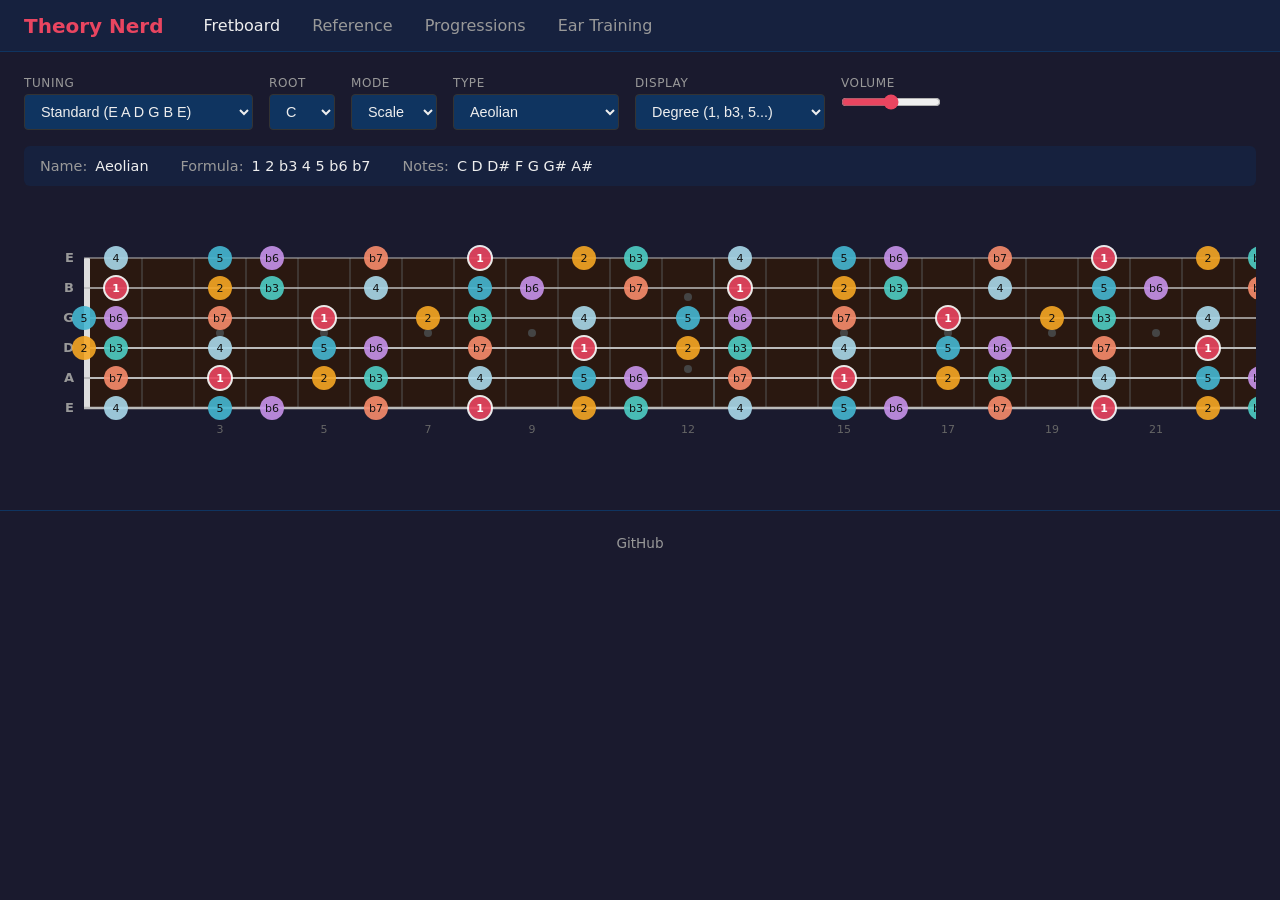
==== index.html @ a7a33e7e "Standalone-only" ====
<!DOCTYPE html>
<html lang="en">
<head>
    <meta charset="UTF-8">
    <meta name="viewport" content="width=device-width, initial-scale=1.0">
    <title>Theory Nerd</title>
    <link rel="stylesheet" href="css/style.css">
</head>
<body>
    <nav class="main-nav">
        <a href="#fretboard" class="nav-brand">Theory Nerd</a>
        <div class="nav-links">
            <a href="#fretboard" data-page="fretboard">Fretboard</a>
            <a href="#reference" data-page="reference">Reference</a>
            <a href="#progressions" data-page="progressions">Progressions</a>
            <a href="#ear-training" data-page="ear-training">Ear Training</a>
        </div>
    </nav>
    <main>
        <!-- ==================== FRETBOARD ==================== -->
        <section id="page-fretboard" class="page">
            <div class="controls">
                <div class="control-group">
                    <label for="tuning-select">Tuning</label>
                    <select id="tuning-select"></select>
                </div>
                <div class="control-group">
                    <label for="root-select">Root</label>
                    <select id="root-select"></select>
                </div>
                <div class="control-group">
                    <label for="mode-select">Mode</label>
                    <select id="mode-select">
                        <option value="scale">Scale</option>
                        <option value="chord">Chord</option>
                    </select>
                </div>
                <div class="control-group">
                    <label for="type-select">Type</label>
                    <select id="type-select"></select>
                </div>
                <div class="control-group">
                    <label for="display-select">Display</label>
                    <select id="display-select">
                        <option value="degree">Degree (1, b3, 5...)</option>
                        <option value="note">Note Name</option>
                        <option value="interval">Interval (P1, m3, P5...)</option>
                    </select>
                </div>
                <div class="control-group">
                    <label for="volume-slider">Volume</label>
                    <input type="range" id="volume-slider" min="0" max="100" value="50" class="volume-slider">
                </div>
            </div>
            <div class="info-bar" id="info-bar"></div>
            <div class="fretboard-container">
                <svg id="fretboard"></svg>
            </div>
        </section>

        <!-- ==================== REFERENCE ==================== -->
        <section id="page-reference" class="page" style="display:none">
            <div class="controls">
                <div class="control-group">
                    <label for="ref-root-select">Root</label>
                    <select id="ref-root-select"></select>
                </div>
                <div class="control-group">
                    <label for="ref-search">Search</label>
                    <input type="text" id="ref-search" placeholder="Filter..." class="search-input">
                </div>
                <div class="control-group">
                    <label for="volume-slider-ref">Volume</label>
                    <input type="range" id="volume-slider-ref" min="0" max="100" value="50" class="volume-slider">
                </div>
            </div>
            <div class="ref-tabs">
                <button class="ref-tab active" data-tab="scales">Scales</button>
                <button class="ref-tab" data-tab="chords">Chords</button>
            </div>
            <div class="ref-layout">
                <div class="ref-list" id="ref-list"></div>
                <div class="ref-detail" id="ref-detail">
                    <div class="ref-detail-placeholder">Select a scale or chord to see details</div>
                </div>
            </div>
        </section>

        <!-- ==================== PROGRESSIONS ==================== -->
        <section id="page-progressions" class="page" style="display:none">
            <div class="controls">
                <div class="control-group">
                    <label for="key-root-select">Key</label>
                    <select id="key-root-select"></select>
                </div>
                <div class="control-group">
                    <label for="progression-select">Progression</label>
                    <select id="progression-select"></select>
                </div>
                <div class="control-group">
                    <label for="tag-filter">Filter</label>
                    <select id="tag-filter">
                        <option value="">All Styles</option>
                    </select>
                </div>
                <div class="control-group">
                    <label for="tempo-slider">Tempo</label>
                    <div class="tempo-control">
                        <input type="range" id="tempo-slider" min="40" max="200" value="100" class="volume-slider">
                        <span id="tempo-display" class="tempo-label">100 bpm</span>
                    </div>
                </div>
                <div class="control-group">
                    <label for="volume-slider-prog">Volume</label>
                    <input type="range" id="volume-slider-prog" min="0" max="100" value="50" class="volume-slider">
                </div>
            </div>
            <div class="prog-description" id="prog-description"></div>
            <div class="info-bar" id="key-info-bar"></div>
            <div class="progression-container" id="progression-container">
                <div class="chord-cards" id="chord-cards"></div>
            </div>
            <div class="playback-controls">
                <button class="play-btn" id="play-btn">Play</button>
                <button class="play-btn" id="stop-btn">Stop</button>
            </div>
        </section>

        <!-- ==================== EAR TRAINING ==================== -->
        <section id="page-ear-training" class="page" style="display:none">
            <div class="controls">
                <div class="control-group">
                    <label for="et-mode">Exercise</label>
                    <select id="et-mode">
                        <option value="interval">Intervals</option>
                        <option value="chord">Chords</option>
                        <option value="scale">Scales</option>
                    </select>
                </div>
                <div class="control-group">
                    <label for="et-difficulty">Difficulty</label>
                    <select id="et-difficulty">
                        <option value="easy">Easy</option>
                        <option value="medium">Medium</option>
                        <option value="hard">Hard</option>
                    </select>
                </div>
                <div class="control-group">
                    <label for="volume-slider-et">Volume</label>
                    <input type="range" id="volume-slider-et" min="0" max="100" value="50" class="volume-slider">
                </div>
            </div>
            <div class="et-layout">
                <div class="et-main">
                    <div class="et-prompt" id="et-prompt">
                        Choose an exercise and press Start to begin.
                    </div>
                    <div class="et-play-area">
                        <button class="play-btn et-play-btn" id="et-play">Play</button>
                        <button class="play-btn et-play-btn" id="et-replay" disabled>Replay</button>
                        <button class="play-btn et-play-btn" id="et-next">Next</button>
                    </div>
                    <div class="et-choices" id="et-choices"></div>
                    <div class="et-feedback" id="et-feedback"></div>
                </div>
                <div class="et-sidebar">
                    <div class="et-score-card">
                        <div class="et-score-title">Score</div>
                        <div class="et-score-value" id="et-score">0 / 0</div>
                        <div class="et-score-pct" id="et-pct"></div>
                        <div class="et-streak" id="et-streak"></div>
                        <button class="play-btn et-reset-btn" id="et-reset">Reset</button>
                    </div>
                </div>
            </div>
        </section>
    </main>
    <footer class="site-footer">
        <a href="https://github.com/jrcheshire/theory-nerd">GitHub</a>
    </footer>

    <script type="module" src="js/app.js"></script>
</body>
</html>
---- css/style.css ----
/* === Reset & Base === */
*, *::before, *::after { box-sizing: border-box; margin: 0; padding: 0; }

:root {
    --bg: #1a1a2e;
    --bg-light: #16213e;
    --surface: #0f3460;
    --accent: #e94560;
    --text: #eee;
    --text-dim: #999;
    --string-color: #bbb;
    --fret-color: #555;
    --nut-color: #ddd;

    /* Interval colors */
    --color-root: #e94560;
    --color-2nd: #f5a623;
    --color-3rd: #4ecdc4;
    --color-4th: #a8d8ea;
    --color-5th: #45b7d1;
    --color-6th: #c792ea;
    --color-7th: #f78c6c;
    --color-default: #888;
}

body {
    font-family: 'Segoe UI', system-ui, -apple-system, sans-serif;
    background: var(--bg);
    color: var(--text);
    min-height: 100vh;
}

/* === Nav === */
.main-nav {
    display: flex;
    align-items: center;
    gap: 2rem;
    padding: 0.75rem 1.5rem;
    background: var(--bg-light);
    border-bottom: 1px solid var(--surface);
}

.nav-brand {
    font-size: 1.25rem;
    font-weight: 700;
    color: var(--accent);
    text-decoration: none;
}

.nav-links {
    display: flex;
    gap: 1rem;
}

.nav-links a {
    color: var(--text-dim);
    text-decoration: none;
    padding: 0.25rem 0.5rem;
    border-radius: 4px;
    transition: color 0.2s;
}

.nav-links a:hover,
.nav-links a.active {
    color: var(--text);
}

/* === Controls === */
main {
    padding: 1.5rem;
    max-width: 1400px;
    margin: 0 auto;
}

.controls {
    display: flex;
    flex-wrap: wrap;
    gap: 1rem;
    margin-bottom: 1rem;
}

.control-group {
    display: flex;
    flex-direction: column;
    gap: 0.25rem;
}

.control-group label {
    font-size: 0.75rem;
    text-transform: uppercase;
    letter-spacing: 0.05em;
    color: var(--text-dim);
}

select {
    background: var(--surface);
    color: var(--text);
    border: 1px solid #333;
    padding: 0.5rem 0.75rem;
    border-radius: 4px;
    font-size: 0.9rem;
    cursor: pointer;
}

select:focus {
    outline: 2px solid var(--accent);
    outline-offset: 1px;
}

.volume-slider {
    width: 100px;
    accent-color: var(--accent);
    cursor: pointer;
}

/* === Info bar === */
.info-bar {
    background: var(--bg-light);
    padding: 0.75rem 1rem;
    border-radius: 6px;
    margin-bottom: 1rem;
    font-size: 0.9rem;
    display: flex;
    gap: 2rem;
    flex-wrap: wrap;
}

.info-bar .info-item {
    display: flex;
    gap: 0.5rem;
}

.info-bar .info-label {
    color: var(--text-dim);
}

/* === Fretboard === */
.fretboard-container {
    overflow-x: auto;
    padding: 1rem 0;
}

#fretboard {
    display: block;
    min-width: 100%;
}

/* === Progressions === */
.prog-description {
    color: var(--text-dim);
    font-size: 0.9rem;
    font-style: italic;
    margin-bottom: 1rem;
}

.progression-container {
    padding: 1rem 0;
}

.chord-cards {
    display: flex;
    flex-wrap: wrap;
    gap: 0.75rem;
}

.chord-card {
    background: var(--bg-light);
    border: 2px solid var(--surface);
    border-radius: 8px;
    padding: 1rem 1.25rem;
    min-width: 100px;
    text-align: center;
    cursor: pointer;
    transition: border-color 0.2s, transform 0.15s, box-shadow 0.2s;
    user-select: none;
}

.chord-card:hover {
    border-color: var(--accent);
    transform: translateY(-2px);
}

.chord-card.active {
    border-color: var(--accent);
    box-shadow: 0 0 16px rgba(233, 69, 96, 0.4);
    transform: translateY(-2px);
}

.chord-roman {
    font-size: 1.1rem;
    font-weight: 700;
    margin-bottom: 0.25rem;
}

.chord-symbol {
    font-size: 1.4rem;
    font-weight: 600;
    color: var(--text);
    margin-bottom: 0.25rem;
}

.chord-notes {
    font-size: 0.8rem;
    color: var(--text-dim);
    margin-bottom: 0.25rem;
    letter-spacing: 0.05em;
}

.chord-function {
    font-size: 0.7rem;
    text-transform: uppercase;
    letter-spacing: 0.08em;
}

.playback-controls {
    display: flex;
    gap: 0.75rem;
    margin-top: 1.5rem;
}

.play-btn {
    background: var(--surface);
    color: var(--text);
    border: 1px solid #333;
    padding: 0.6rem 1.5rem;
    border-radius: 6px;
    font-size: 0.9rem;
    cursor: pointer;
    transition: background 0.2s, border-color 0.2s;
}

.play-btn:hover {
    background: var(--accent);
    border-color: var(--accent);
}

.tempo-control {
    display: flex;
    align-items: center;
    gap: 0.5rem;
}

.tempo-label {
    font-size: 0.8rem;
    color: var(--text-dim);
    min-width: 55px;
}

/* === Reference === */
.search-input {
    background: var(--surface);
    color: var(--text);
    border: 1px solid #333;
    padding: 0.5rem 0.75rem;
    border-radius: 4px;
    font-size: 0.9rem;
    width: 180px;
}

.search-input::placeholder {
    color: var(--text-dim);
}

.search-input:focus {
    outline: 2px solid var(--accent);
    outline-offset: 1px;
}

.ref-tabs {
    display: flex;
    gap: 0;
    margin-bottom: 1rem;
}

.ref-tab {
    background: var(--bg-light);
    color: var(--text-dim);
    border: 1px solid var(--surface);
    padding: 0.6rem 1.5rem;
    font-size: 0.9rem;
    cursor: pointer;
    transition: color 0.2s, background 0.2s;
}

.ref-tab:first-child {
    border-radius: 6px 0 0 6px;
}

.ref-tab:last-child {
    border-radius: 0 6px 6px 0;
}

.ref-tab.active {
    background: var(--surface);
    color: var(--text);
    border-color: var(--accent);
}

.ref-layout {
    display: grid;
    grid-template-columns: 320px 1fr;
    gap: 1.5rem;
    min-height: 400px;
}

.ref-list {
    max-height: 70vh;
    overflow-y: auto;
    display: flex;
    flex-direction: column;
    gap: 2px;
}

.ref-list-item {
    background: var(--bg-light);
    padding: 0.6rem 0.75rem;
    border-radius: 4px;
    cursor: pointer;
    border: 1px solid transparent;
    transition: border-color 0.15s, background 0.15s;
}

.ref-list-item:hover {
    border-color: var(--surface);
    background: var(--surface);
}

.ref-list-item.selected {
    border-color: var(--accent);
    background: var(--surface);
}

.ref-item-name {
    font-weight: 600;
    font-size: 0.95rem;
    margin-bottom: 0.15rem;
}

.ref-item-meta {
    font-size: 0.8rem;
    color: var(--text-dim);
    display: flex;
    justify-content: space-between;
    gap: 0.5rem;
}

.ref-note-count {
    color: var(--text-dim);
    opacity: 0.7;
    white-space: nowrap;
}

.ref-empty {
    color: var(--text-dim);
    padding: 1rem;
    text-align: center;
    font-style: italic;
}

.ref-detail {
    background: var(--bg-light);
    border-radius: 8px;
    padding: 1.5rem;
    border: 1px solid var(--surface);
}

.ref-detail-placeholder {
    color: var(--text-dim);
    text-align: center;
    padding: 3rem 1rem;
    font-style: italic;
}

.detail-header {
    display: flex;
    align-items: baseline;
    gap: 0.75rem;
    margin-bottom: 1rem;
}

.detail-header h2 {
    font-size: 1.6rem;
    font-weight: 700;
}

.detail-key {
    color: var(--text-dim);
    font-size: 1rem;
}

.detail-formula,
.detail-notes {
    font-size: 0.95rem;
    margin-bottom: 0.5rem;
}

.detail-label {
    color: var(--text-dim);
    font-size: 0.8rem;
    text-transform: uppercase;
    letter-spacing: 0.05em;
}

.interval-badges {
    display: flex;
    flex-wrap: wrap;
    gap: 0.5rem;
    margin: 1.25rem 0;
}

.interval-badge {
    display: flex;
    flex-direction: column;
    align-items: center;
    gap: 0.15rem;
    padding: 0.5rem 0.6rem;
    border-radius: 8px;
    min-width: 52px;
    text-align: center;
}

.badge-degree {
    font-weight: 700;
    font-size: 1rem;
    color: #fff;
}

.badge-note {
    font-size: 0.85rem;
    color: rgba(255, 255, 255, 0.9);
}

.badge-interval {
    font-size: 0.7rem;
    color: rgba(255, 255, 255, 0.65);
}

.detail-actions {
    display: flex;
    gap: 0.75rem;
    margin-top: 1rem;
}

/* === Ear Training === */
.et-layout {
    display: grid;
    grid-template-columns: 1fr 200px;
    gap: 1.5rem;
}

.et-main {
    display: flex;
    flex-direction: column;
    gap: 1.25rem;
}

.et-prompt {
    font-size: 1.15rem;
    color: var(--text);
    padding: 0.5rem 0;
}

.et-play-area {
    display: flex;
    gap: 0.75rem;
}

.et-play-btn {
    min-width: 80px;
}

.et-play-btn:disabled {
    opacity: 0.4;
    cursor: default;
}

.et-play-btn:disabled:hover {
    background: var(--surface);
    border-color: #333;
}

.et-choices {
    display: grid;
    grid-template-columns: repeat(auto-fill, minmax(180px, 1fr));
    gap: 0.5rem;
}

.et-choice-btn {
    background: var(--bg-light);
    color: var(--text);
    border: 2px solid var(--surface);
    padding: 0.75rem 1rem;
    border-radius: 8px;
    font-size: 0.95rem;
    cursor: pointer;
    transition: border-color 0.15s, background 0.15s, transform 0.1s;
    text-align: center;
}

.et-choice-btn:hover:not(:disabled) {
    border-color: var(--accent);
    transform: translateY(-1px);
}

.et-choice-btn:disabled {
    cursor: default;
}

.et-choice-btn.correct {
    border-color: #4ecdc4;
    background: rgba(78, 205, 196, 0.15);
    color: #4ecdc4;
}

.et-choice-btn.incorrect {
    border-color: #e94560;
    background: rgba(233, 69, 96, 0.15);
    color: #e94560;
}

.et-feedback {
    font-size: 1.1rem;
    font-weight: 600;
    min-height: 1.5em;
    transition: color 0.2s;
}

.et-feedback.correct {
    color: #4ecdc4;
}

.et-feedback.incorrect {
    color: #e94560;
}

.et-sidebar {
    display: flex;
    flex-direction: column;
    gap: 1rem;
}

.et-score-card {
    background: var(--bg-light);
    border: 1px solid var(--surface);
    border-radius: 8px;
    padding: 1.25rem;
    text-align: center;
}

.et-score-title {
    font-size: 0.75rem;
    text-transform: uppercase;
    letter-spacing: 0.08em;
    color: var(--text-dim);
    margin-bottom: 0.5rem;
}

.et-score-value {
    font-size: 1.8rem;
    font-weight: 700;
    color: var(--text);
    margin-bottom: 0.25rem;
}

.et-score-pct {
    font-size: 1rem;
    color: var(--text-dim);
    margin-bottom: 0.25rem;
}

.et-streak {
    font-size: 0.85rem;
    color: #f5a623;
    min-height: 1.2em;
    margin-bottom: 0.75rem;
}

.et-reset-btn {
    width: 100%;
    padding: 0.4rem;
    font-size: 0.8rem;
}

/* === Footer === */
.site-footer {
    text-align: center;
    padding: 1.5rem;
    margin-top: 2rem;
    border-top: 1px solid var(--surface);
    font-size: 0.85rem;
}

.site-footer a {
    color: var(--text-dim);
    text-decoration: none;
    transition: color 0.2s;
}

.site-footer a:hover {
    color: var(--text);
}

/* === Responsive === */
@media (max-width: 768px) {
    .controls {
        flex-direction: column;
    }

    .main-nav {
        flex-direction: column;
        gap: 0.5rem;
    }

    .ref-layout {
        grid-template-columns: 1fr;
    }

    .et-layout {
        grid-template-columns: 1fr;
    }
}
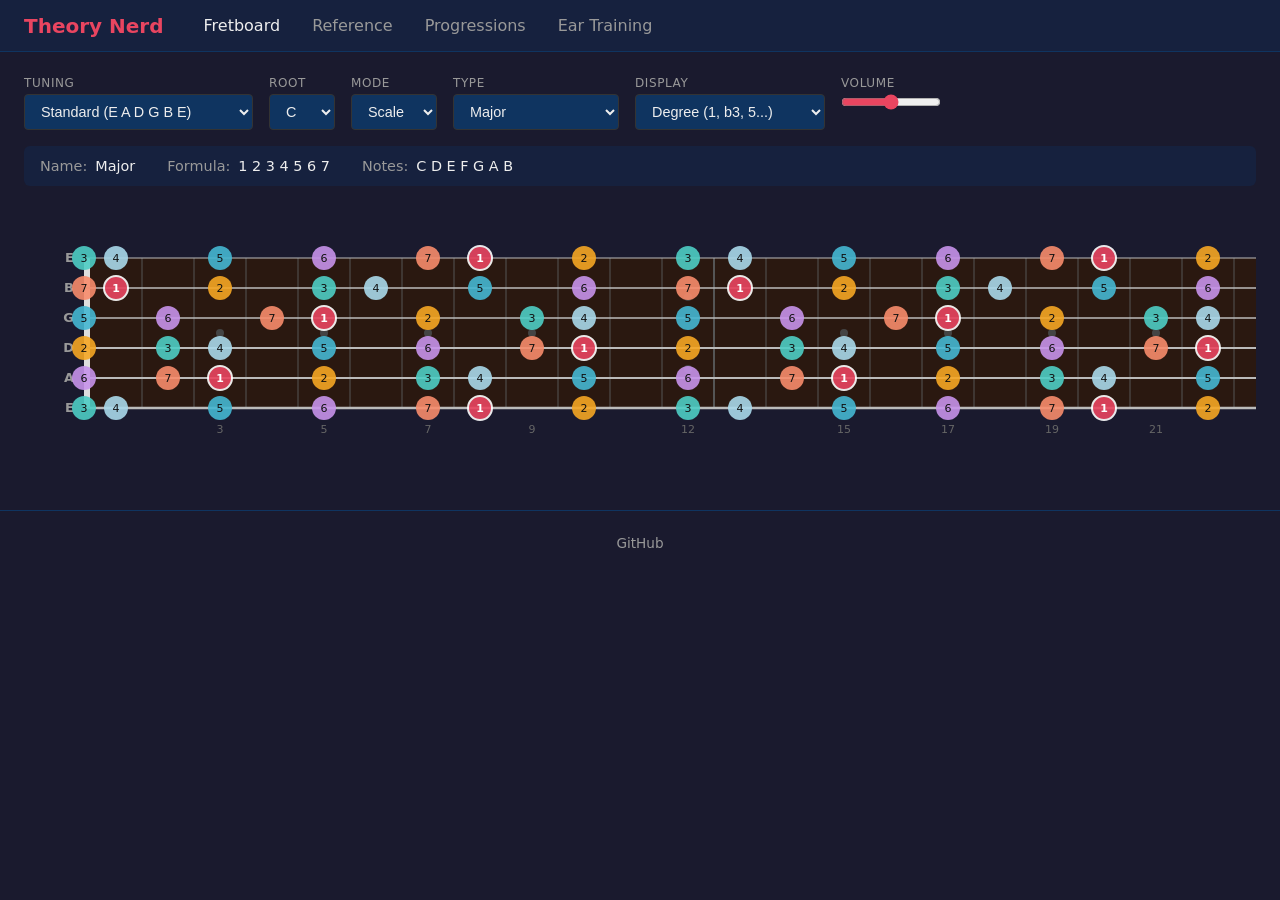
==== commit 5530e1f0: "Add ascending/descending directions for interval ear trainer" ====
--- a/index.html
+++ b/index.html
@@ -145,6 +145,14 @@
                         <option value="hard">Hard</option>
                     </select>
                 </div>
+                <div class="control-group" id="et-direction-group">
+                    <label for="et-direction">Direction</label>
+                    <select id="et-direction">
+                        <option value="ascending">Ascending</option>
+                        <option value="descending">Descending</option>
+                        <option value="both" selected>Both (random)</option>
+                    </select>
+                </div>
                 <div class="control-group">
                     <label for="volume-slider-et">Volume</label>
                     <input type="range" id="volume-slider-et" min="0" max="100" value="50" class="volume-slider">
